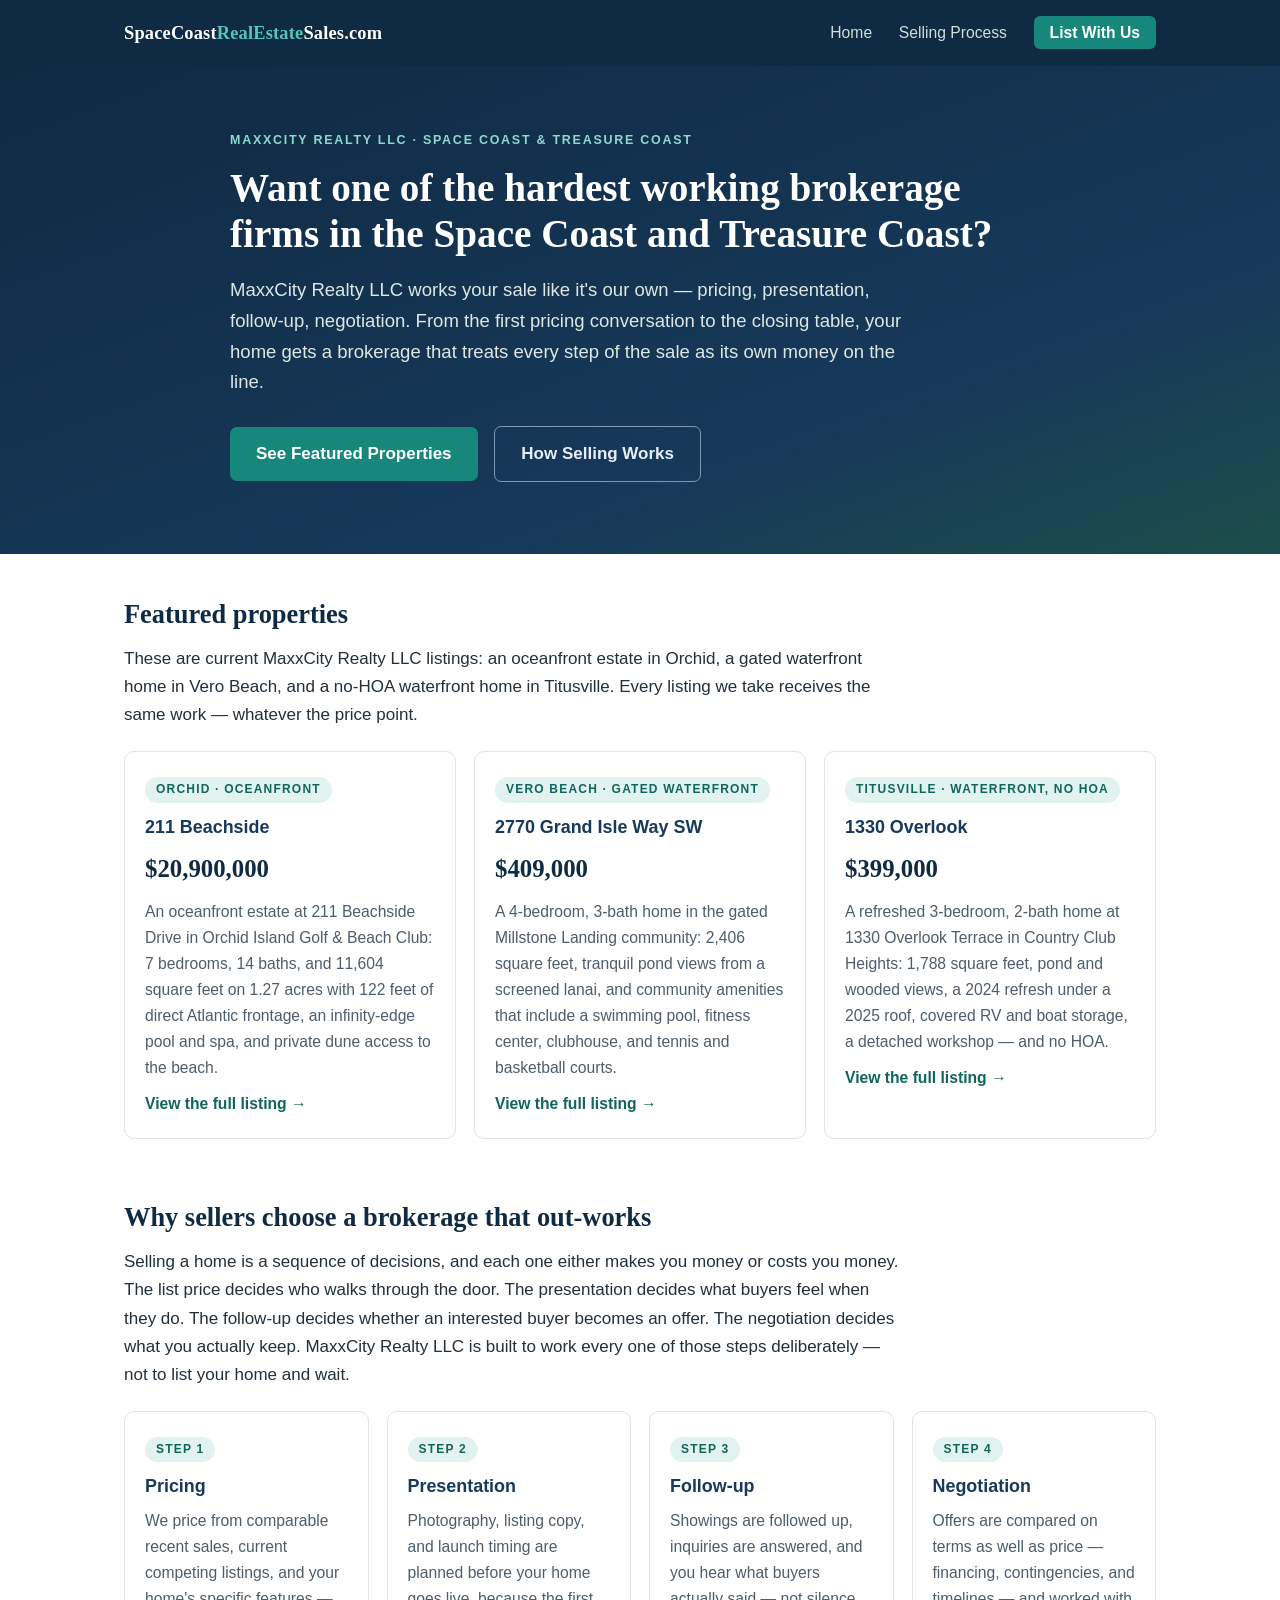
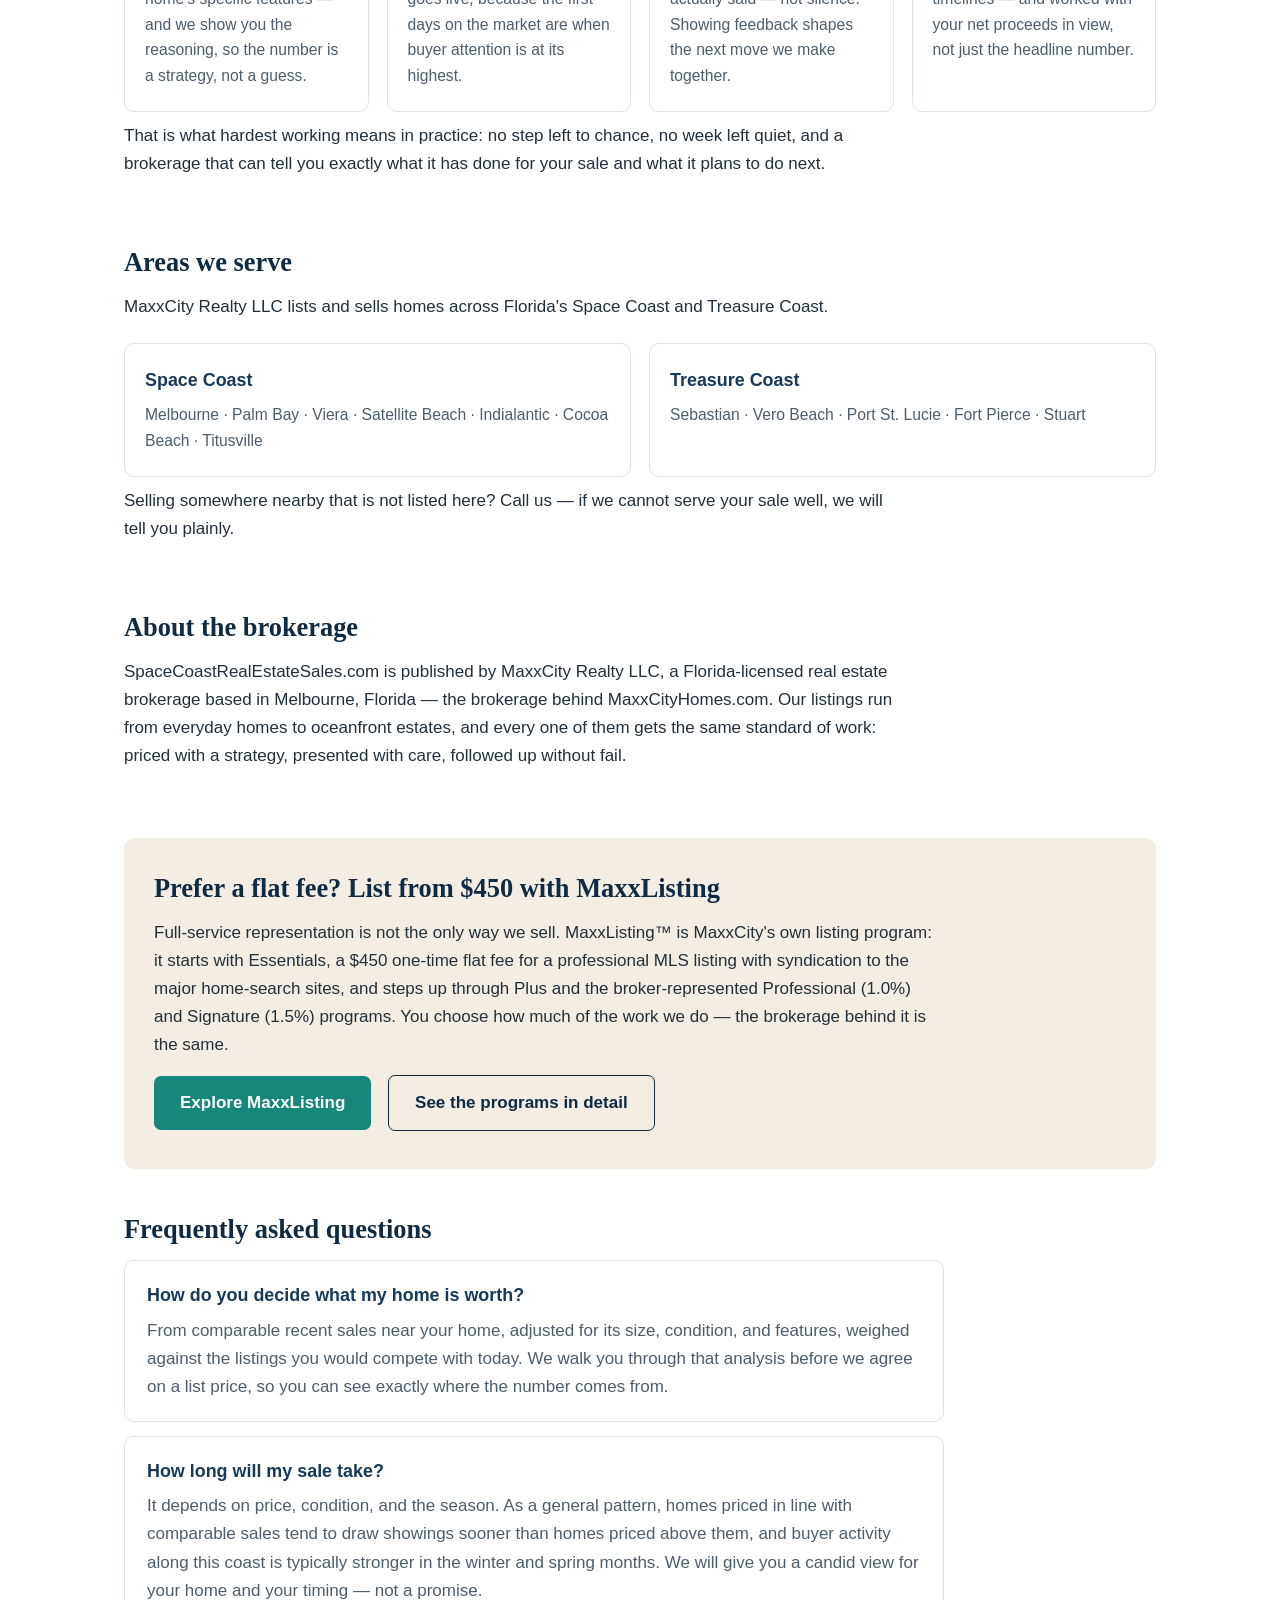
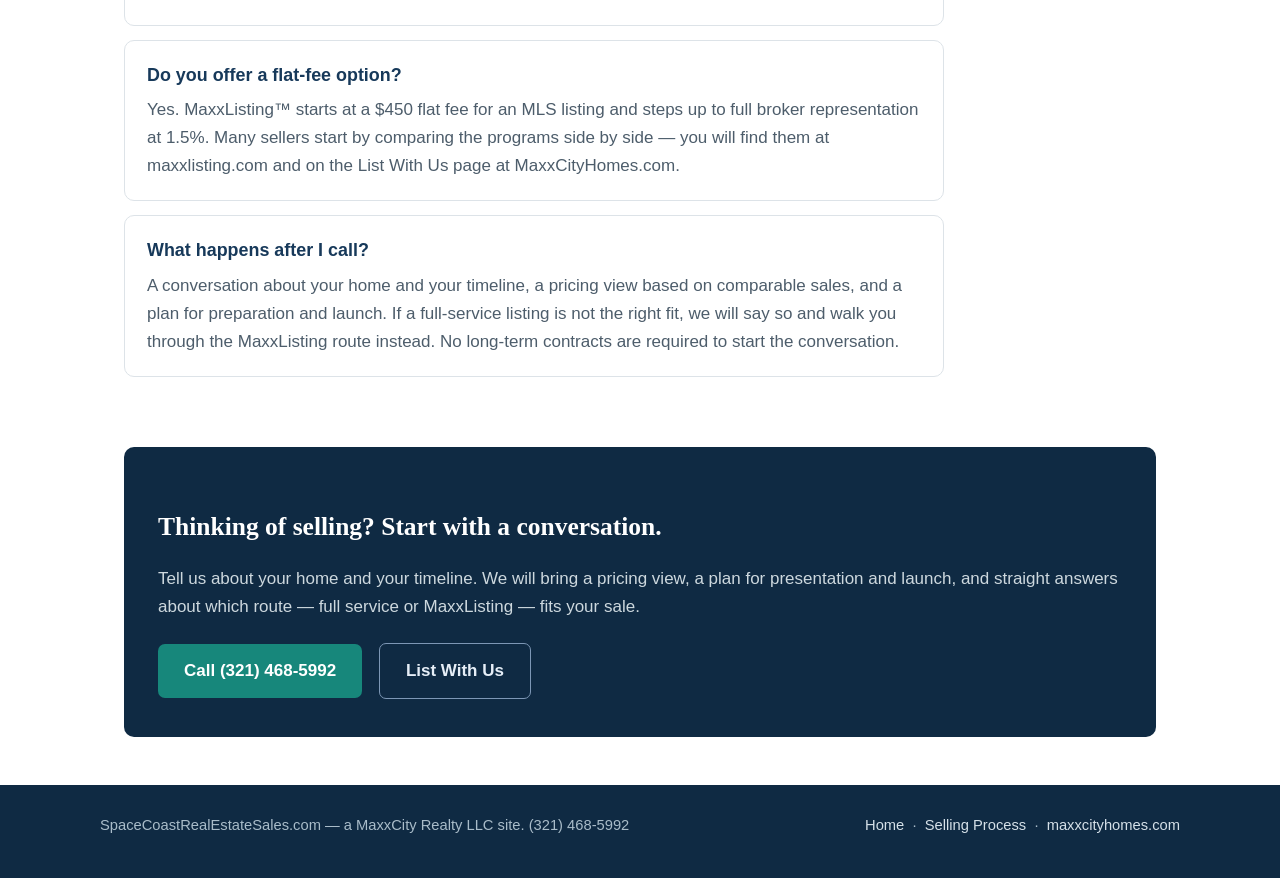
==== index.html @ 4e9aaf96 "Add files via upload" ====
<!DOCTYPE html>
<html lang="en">
<head>
<meta charset="UTF-8">
<meta name="viewport" content="width=device-width, initial-scale=1.0">
<title>Sell Your Home on Florida's Space Coast &amp; Treasure Coast | SpaceCoast Real Estate Sales</title>
<meta name="description" content="MaxxCity Realty LLC sells homes across Florida's Space Coast and Treasure Coast — pricing, presentation, follow-up, and negotiation worked hard at every step. Full-service brokerage or flat-fee MaxxListing from $450.">
<link rel="canonical" href="https://spacecoastrealestatesales.com/">
<meta property="og:type" content="website">
<meta property="og:site_name" content="SpaceCoast Real Estate Sales">
<meta property="og:title" content="Sell Your Home on Florida's Space Coast &amp; Treasure Coast">
<meta property="og:description" content="Want one of the hardest working brokerage firms in the Space Coast and Treasure Coast? MaxxCity Realty LLC works your sale like it's our own — pricing, presentation, follow-up, negotiation.">
<meta property="og:url" content="https://spacecoastrealestatesales.com/">
<meta name="twitter:card" content="summary">
<link rel="stylesheet" href="style.css">
</head>
<body>

<header class="site-header">
  <div class="header-inner">
    <a class="wordmark" href="index.html">SpaceCoast<span>RealEstate</span>Sales.com</a>
    <nav class="main-nav">
      <a href="index.html">Home</a>
      <a href="how-it-works.html">Selling Process</a>
      <a class="nav-cta" href="https://maxxcityhomes.com/list-with-us">List With Us</a>
    </nav>
  </div>
</header>

<div class="hero">
  <div class="hero-inner">
    <p class="eyebrow">MaxxCity Realty LLC · Space Coast &amp; Treasure Coast</p>
    <h1>Want one of the hardest working brokerage firms in the Space Coast and Treasure Coast?</h1>
    <p class="lede">MaxxCity Realty LLC works your sale like it's our own — pricing, presentation, follow-up, negotiation. From the first pricing conversation to the closing table, your home gets a brokerage that treats every step of the sale as its own money on the line.</p>
    <a class="btn" href="#featured">See Featured Properties</a>
    <a class="btn ghost" href="how-it-works.html">How Selling Works</a>
  </div>
</div>

<main>

  <section id="featured">
    <h2>Featured properties</h2>
    <p>These are current MaxxCity Realty LLC listings: an oceanfront estate in Orchid, a gated waterfront home in Vero Beach, and a no-HOA waterfront home in Titusville. Every listing we take receives the same work — whatever the price point.</p>
    <div class="grid">
      <div class="card">
        <span class="step">Orchid · Oceanfront</span>
        <h3>211 Beachside</h3>
        <p class="price">$20,900,000</p>
        <p>An oceanfront estate at 211 Beachside Drive in Orchid Island Golf &amp; Beach Club: 7 bedrooms, 14 baths, and 11,604 square feet on 1.27 acres with 122 feet of direct Atlantic frontage, an infinity-edge pool and spa, and private dune access to the beach.</p>
        <p><a href="https://maxxcityhomes.com/our-listings/33aebb3c-4c64-464e-999c-2484950bedd8">View the full listing &rarr;</a></p>
      </div>
      <div class="card">
        <span class="step">Vero Beach · Gated Waterfront</span>
        <h3>2770 Grand Isle Way SW</h3>
        <p class="price">$409,000</p>
        <p>A 4-bedroom, 3-bath home in the gated Millstone Landing community: 2,406 square feet, tranquil pond views from a screened lanai, and community amenities that include a swimming pool, fitness center, clubhouse, and tennis and basketball courts.</p>
        <p><a href="https://maxxcityhomes.com/our-listings/5d12efe2-0fbc-4f80-9706-fada7fcd8f9f">View the full listing &rarr;</a></p>
      </div>
      <div class="card">
        <span class="step">Titusville · Waterfront, No HOA</span>
        <h3>1330 Overlook</h3>
        <p class="price">$399,000</p>
        <p>A refreshed 3-bedroom, 2-bath home at 1330 Overlook Terrace in Country Club Heights: 1,788 square feet, pond and wooded views, a 2024 refresh under a 2025 roof, covered RV and boat storage, a detached workshop — and no HOA.</p>
        <p><a href="https://maxxcityhomes.com/our-listings/a7a49f67-2104-443f-b4b3-2683c810a0f5">View the full listing &rarr;</a></p>
      </div>
    </div>
  </section>

  <section>
    <h2>Why sellers choose a brokerage that out-works</h2>
    <p>Selling a home is a sequence of decisions, and each one either makes you money or costs you money. The list price decides who walks through the door. The presentation decides what buyers feel when they do. The follow-up decides whether an interested buyer becomes an offer. The negotiation decides what you actually keep. MaxxCity Realty LLC is built to work every one of those steps deliberately — not to list your home and wait.</p>
    <div class="grid">
      <div class="card">
        <span class="step">Step 1</span>
        <h3>Pricing</h3>
        <p>We price from comparable recent sales, current competing listings, and your home's specific features — and we show you the reasoning, so the number is a strategy, not a guess.</p>
      </div>
      <div class="card">
        <span class="step">Step 2</span>
        <h3>Presentation</h3>
        <p>Photography, listing copy, and launch timing are planned before your home goes live, because the first days on the market are when buyer attention is at its highest.</p>
      </div>
      <div class="card">
        <span class="step">Step 3</span>
        <h3>Follow-up</h3>
        <p>Showings are followed up, inquiries are answered, and you hear what buyers actually said — not silence. Showing feedback shapes the next move we make together.</p>
      </div>
      <div class="card">
        <span class="step">Step 4</span>
        <h3>Negotiation</h3>
        <p>Offers are compared on terms as well as price — financing, contingencies, and timelines — and worked with your net proceeds in view, not just the headline number.</p>
      </div>
    </div>
    <p>That is what hardest working means in practice: no step left to chance, no week left quiet, and a brokerage that can tell you exactly what it has done for your sale and what it plans to do next.</p>
  </section>

  <section>
    <h2>Areas we serve</h2>
    <p>MaxxCity Realty LLC lists and sells homes across Florida's Space Coast and Treasure Coast.</p>
    <div class="grid">
      <div class="card">
        <h3>Space Coast</h3>
        <p>Melbourne · Palm Bay · Viera · Satellite Beach · Indialantic · Cocoa Beach · Titusville</p>
      </div>
      <div class="card">
        <h3>Treasure Coast</h3>
        <p>Sebastian · Vero Beach · Port St. Lucie · Fort Pierce · Stuart</p>
      </div>
    </div>
    <p>Selling somewhere nearby that is not listed here? Call us — if we cannot serve your sale well, we will tell you plainly.</p>
  </section>

  <section>
    <h2>About the brokerage</h2>
    <p class="narrow">SpaceCoastRealEstateSales.com is published by MaxxCity Realty LLC, a Florida-licensed real estate brokerage based in Melbourne, Florida — the brokerage behind MaxxCityHomes.com. Our listings run from everyday homes to oceanfront estates, and every one of them gets the same standard of work: priced with a strategy, presented with care, followed up without fail.</p>
  </section>

  <section class="band">
    <h2>Prefer a flat fee? List from $450 with MaxxListing</h2>
    <p class="narrow">Full-service representation is not the only way we sell. MaxxListing&trade; is MaxxCity's own listing program: it starts with Essentials, a $450 one-time flat fee for a professional MLS listing with syndication to the major home-search sites, and steps up through Plus and the broker-represented Professional (1.0%) and Signature (1.5%) programs. You choose how much of the work we do — the brokerage behind it is the same.</p>
    <p><a class="btn" href="https://maxxlisting.com/">Explore MaxxListing</a> <a class="btn ghost-dark" href="https://maxxcityhomes.com/list-with-us">See the programs in detail</a></p>
  </section>

  <section>
    <h2>Frequently asked questions</h2>

    <div class="faq-item">
      <h3>How do you decide what my home is worth?</h3>
      <p>From comparable recent sales near your home, adjusted for its size, condition, and features, weighed against the listings you would compete with today. We walk you through that analysis before we agree on a list price, so you can see exactly where the number comes from.</p>
    </div>

    <div class="faq-item">
      <h3>How long will my sale take?</h3>
      <p>It depends on price, condition, and the season. As a general pattern, homes priced in line with comparable sales tend to draw showings sooner than homes priced above them, and buyer activity along this coast is typically stronger in the winter and spring months. We will give you a candid view for your home and your timing — not a promise.</p>
    </div>

    <div class="faq-item">
      <h3>Do you offer a flat-fee option?</h3>
      <p>Yes. MaxxListing&trade; starts at a $450 flat fee for an MLS listing and steps up to full broker representation at 1.5%. Many sellers start by comparing the programs side by side — you will find them at maxxlisting.com and on the List With Us page at MaxxCityHomes.com.</p>
    </div>

    <div class="faq-item">
      <h3>What happens after I call?</h3>
      <p>A conversation about your home and your timeline, a pricing view based on comparable sales, and a plan for preparation and launch. If a full-service listing is not the right fit, we will say so and walk you through the MaxxListing route instead. No long-term contracts are required to start the conversation.</p>
    </div>
  </section>

  <div class="cta-band">
    <h2>Thinking of selling? Start with a conversation.</h2>
    <p>Tell us about your home and your timeline. We will bring a pricing view, a plan for presentation and launch, and straight answers about which route — full service or MaxxListing — fits your sale.</p>
    <a class="btn" href="tel:+13214685992">Call (321) 468-5992</a>
    <a class="btn ghost" href="https://maxxcityhomes.com/list-with-us">List With Us</a>
  </div>

</main>

<footer class="site-footer">
  <div class="footer-inner">
    <span>SpaceCoastRealEstateSales.com — a MaxxCity Realty LLC site. (321) 468-5992</span>
    <span><a href="index.html">Home</a> &nbsp;·&nbsp; <a href="how-it-works.html">Selling Process</a> &nbsp;·&nbsp; <a href="https://maxxcityhomes.com">maxxcityhomes.com</a></span>
  </div>
</footer>

</body>
</html>
---- style.css ----
/* SpaceCoast Real Estate Sales — microsite styles
   Coastal Florida realty palette: deep navy, coastal teal, warm sand.
   Serif display headlines (Georgia), system sans body.
   Shared design spec across the MaxxCity Realty microsites.
   No external assets. */

:root {
  --navy: #0F2A43;
  --navy-2: #17395a;
  --teal: #17877B;
  --teal-dark: #11665c;
  --sand: #F4EDE3;
  --ink: #22303C;
  --muted: #4d5d6b;
  --muted-light: #8496a5;
  --bg: #ffffff;
  --card: #ffffff;
  --line: #dde3e8;
  --radius: 10px;
}

* { box-sizing: border-box; }

html { scroll-behavior: smooth; }

body {
  margin: 0;
  font-family: -apple-system, BlinkMacSystemFont, "Segoe UI", Roboto,
    "Helvetica Neue", Arial, sans-serif;
  color: var(--ink);
  background: var(--bg);
  line-height: 1.65;
  font-size: 17px;
}

h1, h2, .wordmark, .price {
  font-family: Georgia, "Times New Roman", Times, serif;
}

a { color: var(--teal-dark); }
a:hover { color: var(--teal); }

/* ---------- Header ---------- */
.site-header {
  background: var(--navy);
  color: #fff;
}
.header-inner {
  max-width: 1080px;
  margin: 0 auto;
  padding: 18px 24px;
  display: flex;
  flex-wrap: wrap;
  align-items: center;
  justify-content: space-between;
  gap: 12px;
}
.wordmark {
  color: #fff;
  text-decoration: none;
  font-weight: 700;
  font-size: 1.15rem;
  letter-spacing: 0.01em;
}
.wordmark span { color: #57c4b8; }
.main-nav a {
  color: #cfe0d8;
  text-decoration: none;
  margin-left: 22px;
  font-size: 0.98rem;
}
.main-nav a:hover { color: #fff; }
.main-nav a.nav-cta {
  background: var(--teal);
  color: #fff;
  padding: 8px 16px;
  border-radius: 6px;
  font-weight: 600;
}
.main-nav a.nav-cta:hover { background: var(--teal-dark); }

/* ---------- Hero ---------- */
.hero {
  background: linear-gradient(160deg, var(--navy) 0%, var(--navy-2) 70%, #1d4e4a 100%);
  color: #fff;
  padding: 64px 24px 72px;
}
.hero-inner { max-width: 820px; margin: 0 auto; }
.hero .eyebrow {
  text-transform: uppercase;
  letter-spacing: 0.14em;
  font-size: 0.78rem;
  font-weight: 700;
  color: #8fd8cf;
  margin: 0 0 14px;
}
.hero h1 {
  font-size: 2.45rem;
  line-height: 1.18;
  margin: 0 0 18px;
  font-weight: 700;
}
.hero p.lede {
  font-size: 1.16rem;
  color: #dde8e4;
  margin: 0 0 28px;
  max-width: 680px;
}
.btn {
  display: inline-block;
  background: var(--teal);
  color: #fff;
  text-decoration: none;
  font-weight: 600;
  padding: 13px 26px;
  border-radius: 7px;
  margin-right: 12px;
}
.btn:hover { background: var(--teal-dark); color: #fff; }
.btn.ghost {
  background: transparent;
  border: 1px solid #7d97b5;
  color: #e6eef7;
}
.btn.ghost:hover { border-color: #fff; color: #fff; }
.btn.ghost-dark {
  background: transparent;
  border: 1px solid var(--navy);
  color: var(--navy);
}
.btn.ghost-dark:hover { background: var(--navy); color: #fff; }

/* ---------- Layout ---------- */
main { max-width: 1080px; margin: 0 auto; padding: 0 24px; }
section { padding: 44px 0 8px; }
section h2 {
  font-size: 1.65rem;
  line-height: 1.25;
  color: var(--navy);
  margin: 0 0 14px;
}
section h3 { color: var(--navy-2); margin: 0 0 8px; font-size: 1.12rem; }
section p { max-width: 780px; margin: 0 0 16px; }
.narrow { max-width: 780px; }

/* ---------- Sand band ---------- */
section.band {
  background: var(--sand);
  border-radius: var(--radius);
  padding: 34px 30px 22px;
  margin-top: 44px;
}

/* ---------- Card grids ---------- */
.grid {
  display: grid;
  grid-template-columns: repeat(auto-fit, minmax(230px, 1fr));
  gap: 18px;
  margin: 22px 0 10px;
}
.card {
  background: var(--card);
  border: 1px solid var(--line);
  border-radius: var(--radius);
  padding: 22px 20px;
}
.card .step {
  display: inline-block;
  font-size: 0.75rem;
  font-weight: 700;
  letter-spacing: 0.1em;
  text-transform: uppercase;
  color: var(--teal-dark);
  background: #e2f2f0;
  border-radius: 20px;
  padding: 3px 11px;
  margin-bottom: 10px;
}
.card .price {
  font-size: 1.55rem;
  font-weight: 700;
  color: var(--navy);
  margin: 0 0 10px;
}
.card p { margin: 0 0 10px; font-size: 0.98rem; color: var(--muted); }
.card p:last-child { margin-bottom: 0; }
.card h3 { margin-bottom: 6px; }
.card a { font-weight: 600; text-decoration: none; }
.card a:hover { text-decoration: underline; }

/* ---------- Deep-dive stage list (selling process) ---------- */
.stage-list { max-width: 820px; }
.stage-block {
  background: var(--card);
  border: 1px solid var(--line);
  border-left: 4px solid var(--teal);
  border-radius: var(--radius);
  padding: 22px 24px;
  margin-bottom: 16px;
}
.stage-block .step {
  display: inline-block;
  font-size: 0.75rem;
  font-weight: 700;
  letter-spacing: 0.1em;
  text-transform: uppercase;
  color: var(--teal-dark);
  background: #e2f2f0;
  border-radius: 20px;
  padding: 3px 11px;
  margin-bottom: 10px;
}
.stage-block p { margin: 0 0 10px; }
.stage-block p:last-child { margin-bottom: 0; }

/* ---------- FAQ ---------- */
.faq-item {
  background: var(--card);
  border: 1px solid var(--line);
  border-radius: var(--radius);
  padding: 20px 22px;
  margin-bottom: 14px;
  max-width: 820px;
}
.faq-item h3 { margin-bottom: 6px; }
.faq-item p { margin: 0; color: var(--muted); }

/* ---------- CTA band ---------- */
.cta-band {
  background: var(--navy);
  color: #fff;
  border-radius: var(--radius);
  padding: 38px 34px;
  margin: 48px 0;
  text-align: left;
}
.cta-band h2 { color: #fff; margin-bottom: 10px; font-family: Georgia, "Times New Roman", Times, serif; }
.cta-band p { color: #cdd8de; margin-bottom: 22px; }

/* ---------- Footer ---------- */
.site-footer {
  background: var(--navy);
  margin-top: 24px;
  padding: 28px 24px 40px;
  color: #a9bcc9;
  font-size: 0.92rem;
}
.footer-inner {
  max-width: 1080px;
  margin: 0 auto;
  display: flex;
  flex-wrap: wrap;
  gap: 10px 28px;
  justify-content: space-between;
}
.site-footer a { color: #d5e0e8; text-decoration: none; }
.site-footer a:hover { text-decoration: underline; }

/* ---------- Breadcrumb (subpage) ---------- */
.crumb { padding: 22px 0 0; font-size: 0.92rem; color: var(--muted-light); }
.crumb a { text-decoration: none; }
.crumb a:hover { text-decoration: underline; }
.page-head { padding-top: 18px; }
.page-head h1 { font-size: 2.05rem; color: var(--navy); line-height: 1.22; margin: 0 0 12px; }
.page-head p.lede { font-size: 1.1rem; color: var(--muted); max-width: 760px; }

/* ---------- Responsive ---------- */
@media (max-width: 640px) {
  body { font-size: 16px; }
  .hero { padding: 44px 20px 52px; }
  .hero h1 { font-size: 1.85rem; }
  .page-head h1 { font-size: 1.6rem; }
  section h2 { font-size: 1.4rem; }
  .main-nav a { margin-left: 14px; }
  .btn { display: block; text-align: center; margin: 0 0 10px; }
  .cta-band { padding: 28px 22px; }
  section.band { padding: 26px 20px 14px; }
}
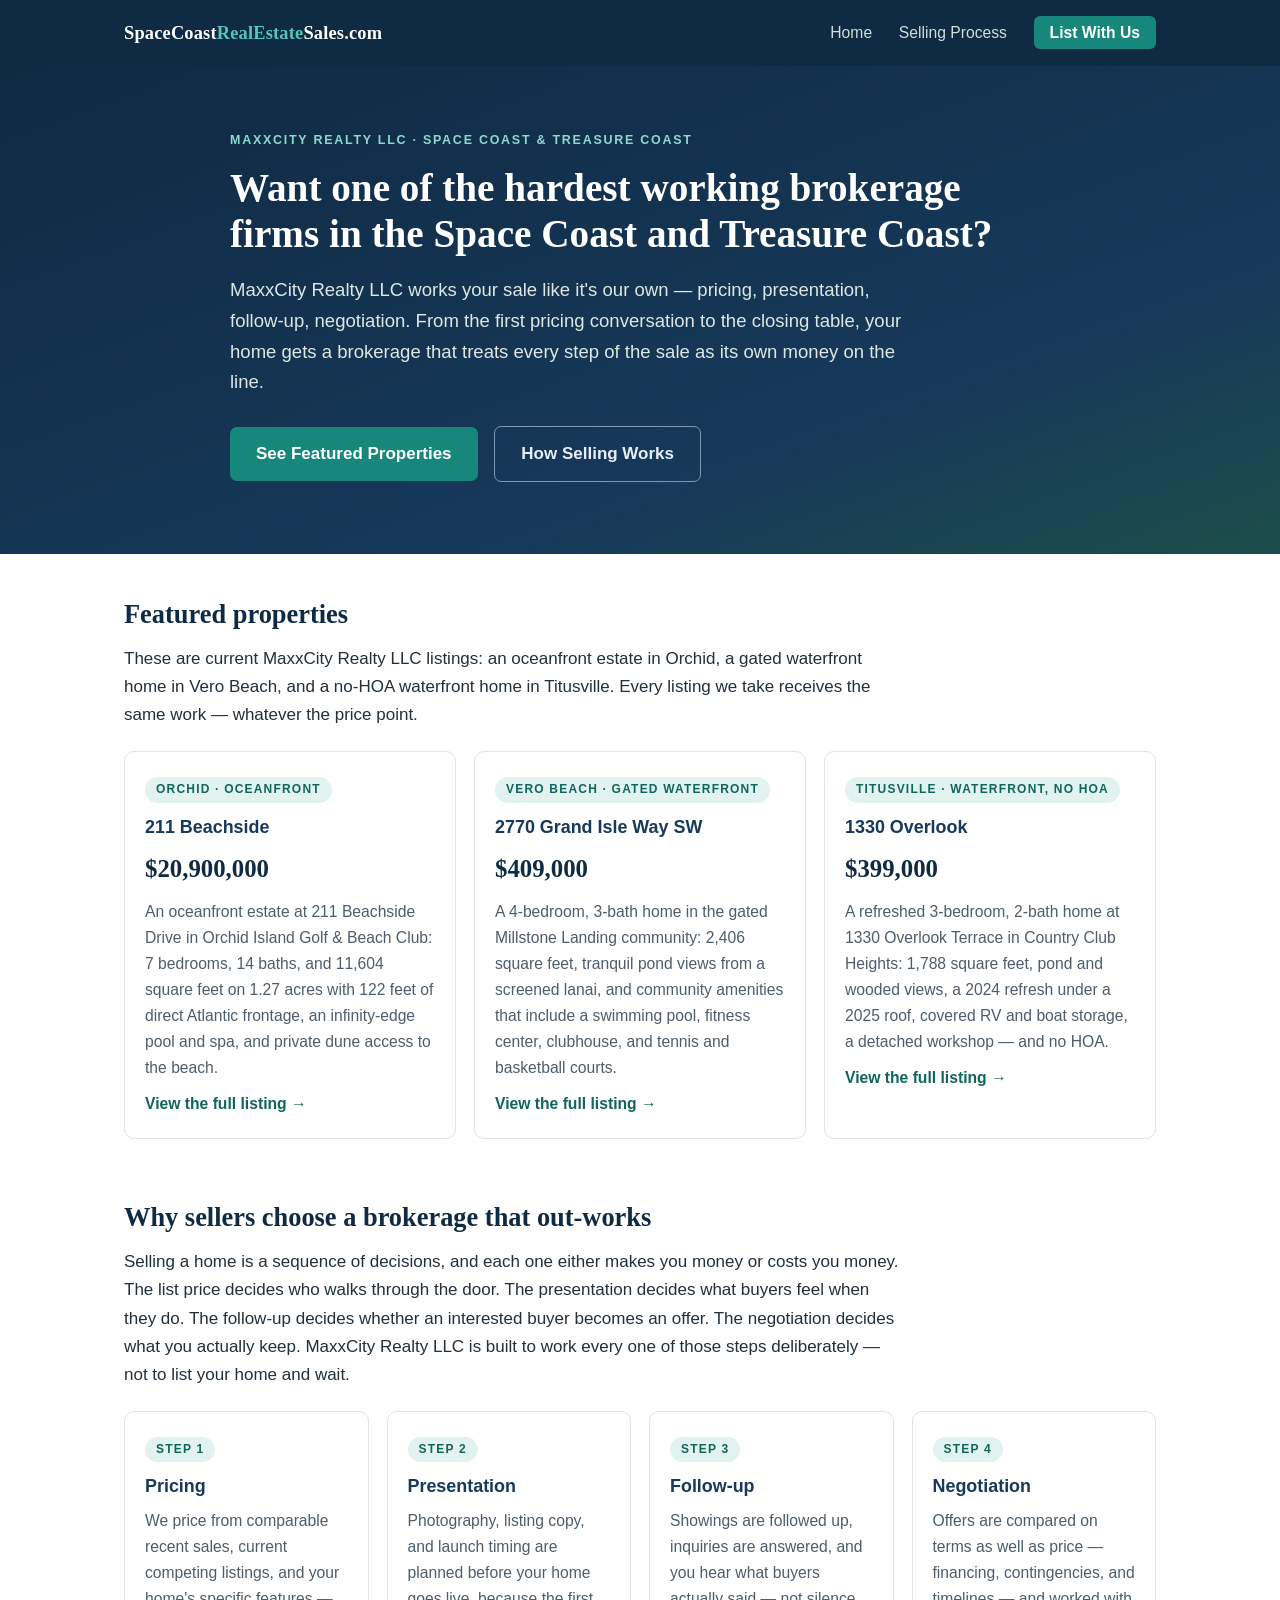
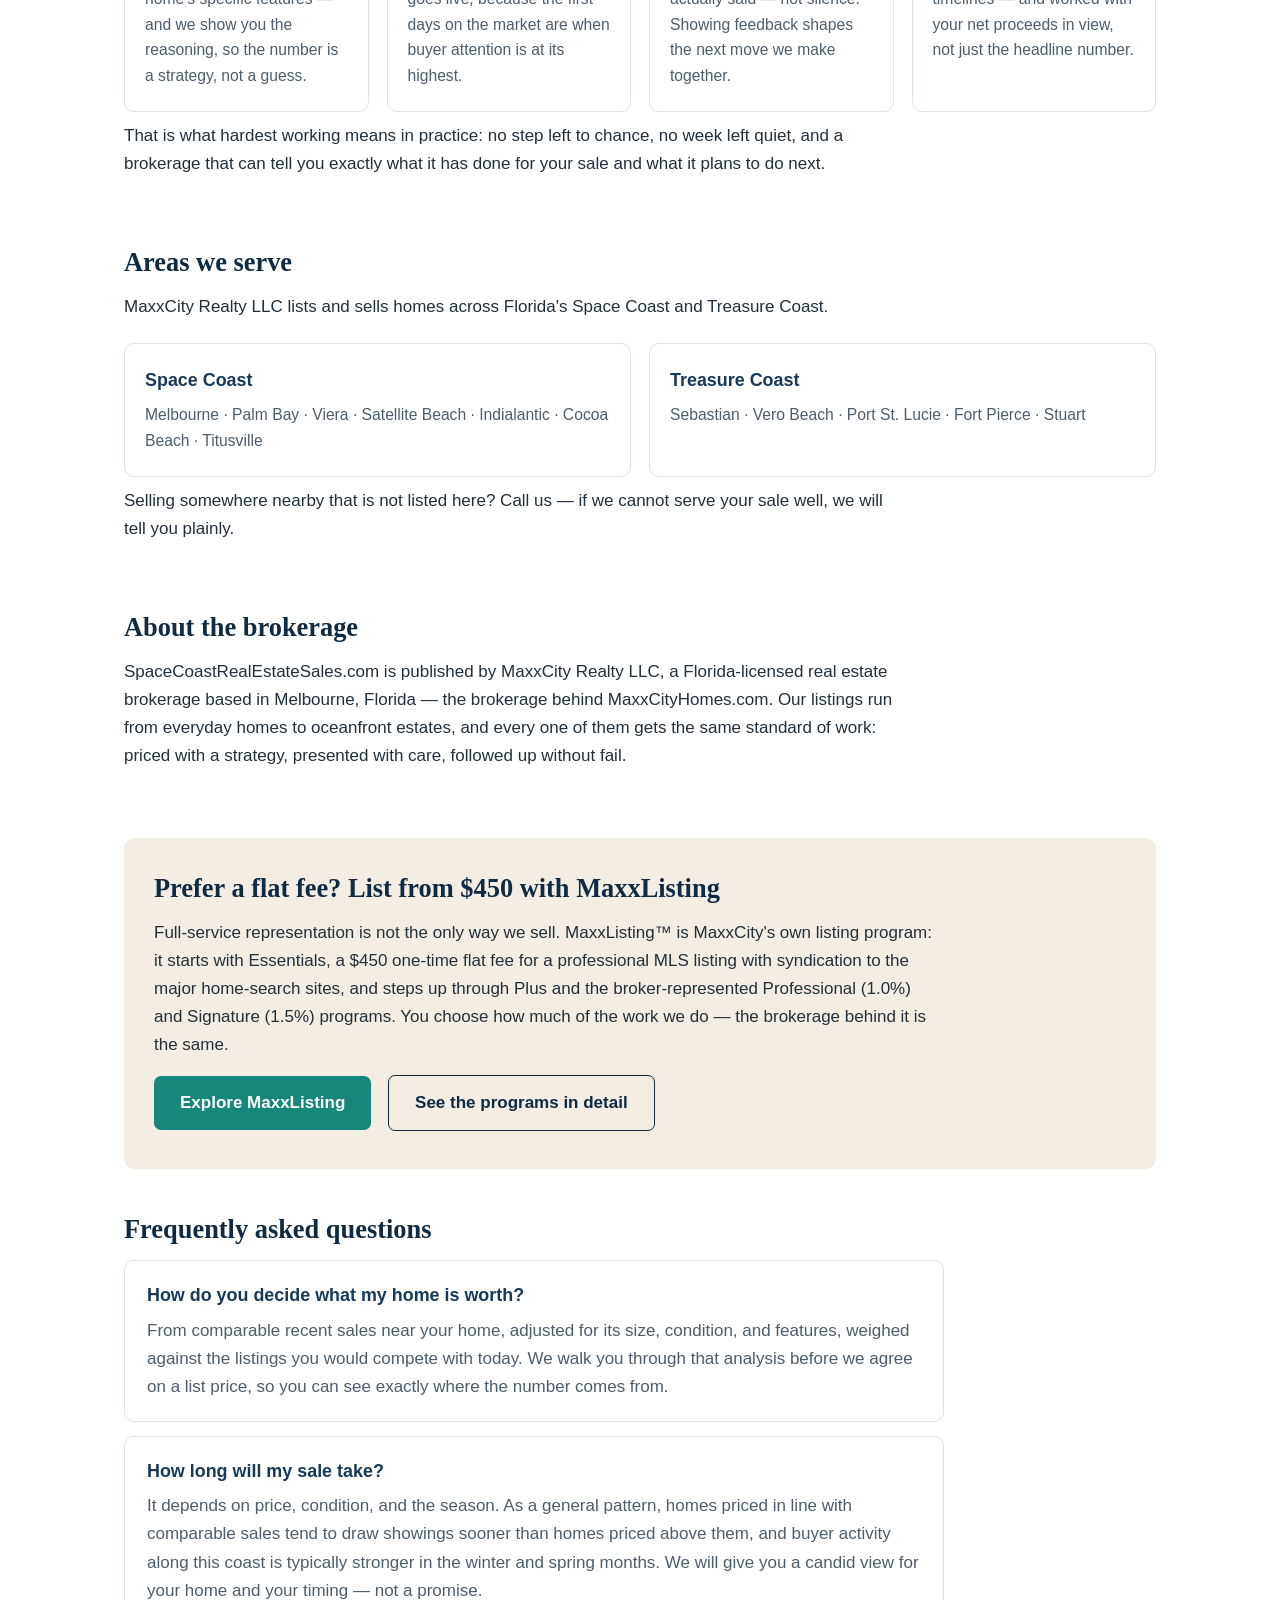
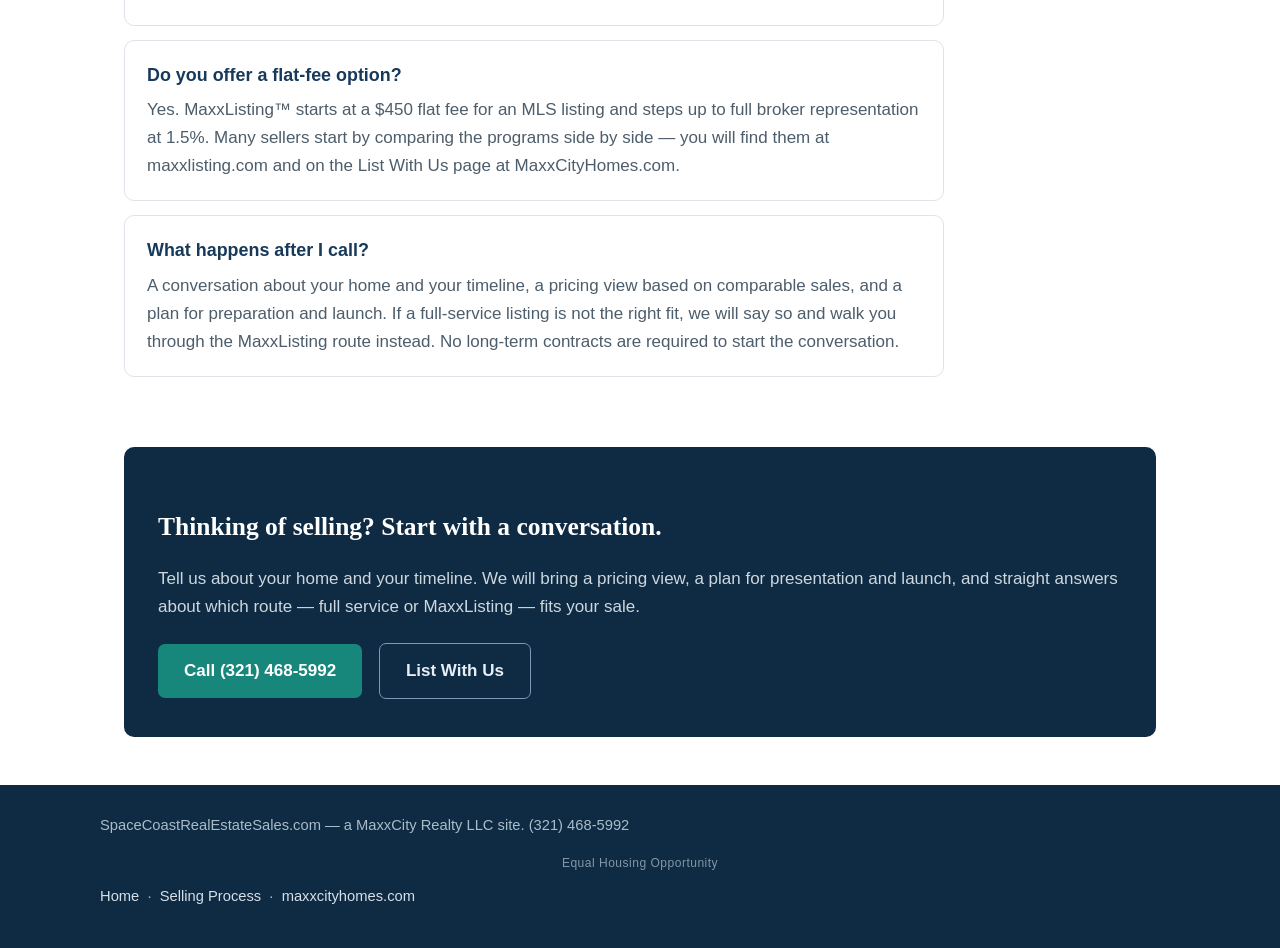
==== commit b56283e6: "Add Equal Housing Opportunity footer line" ====
--- a/index.html
+++ b/index.html
@@ -158,6 +158,7 @@
 <footer class="site-footer">
   <div class="footer-inner">
     <span>SpaceCoastRealEstateSales.com — a MaxxCity Realty LLC site. (321) 468-5992</span>
+    <span class="equal-housing">Equal Housing Opportunity</span>
     <span><a href="index.html">Home</a> &nbsp;·&nbsp; <a href="how-it-works.html">Selling Process</a> &nbsp;·&nbsp; <a href="https://maxxcityhomes.com">maxxcityhomes.com</a></span>
   </div>
 </footer>
--- a/style.css
+++ b/style.css
@@ -276,3 +276,5 @@
   .cta-band { padding: 28px 22px; }
   section.band { padding: 26px 20px 14px; }
 }
+
+.equal-housing { display: block; width: 100%; text-align: center; margin-top: 6px; font-size: 0.82em; opacity: 0.75; letter-spacing: 0.04em; }
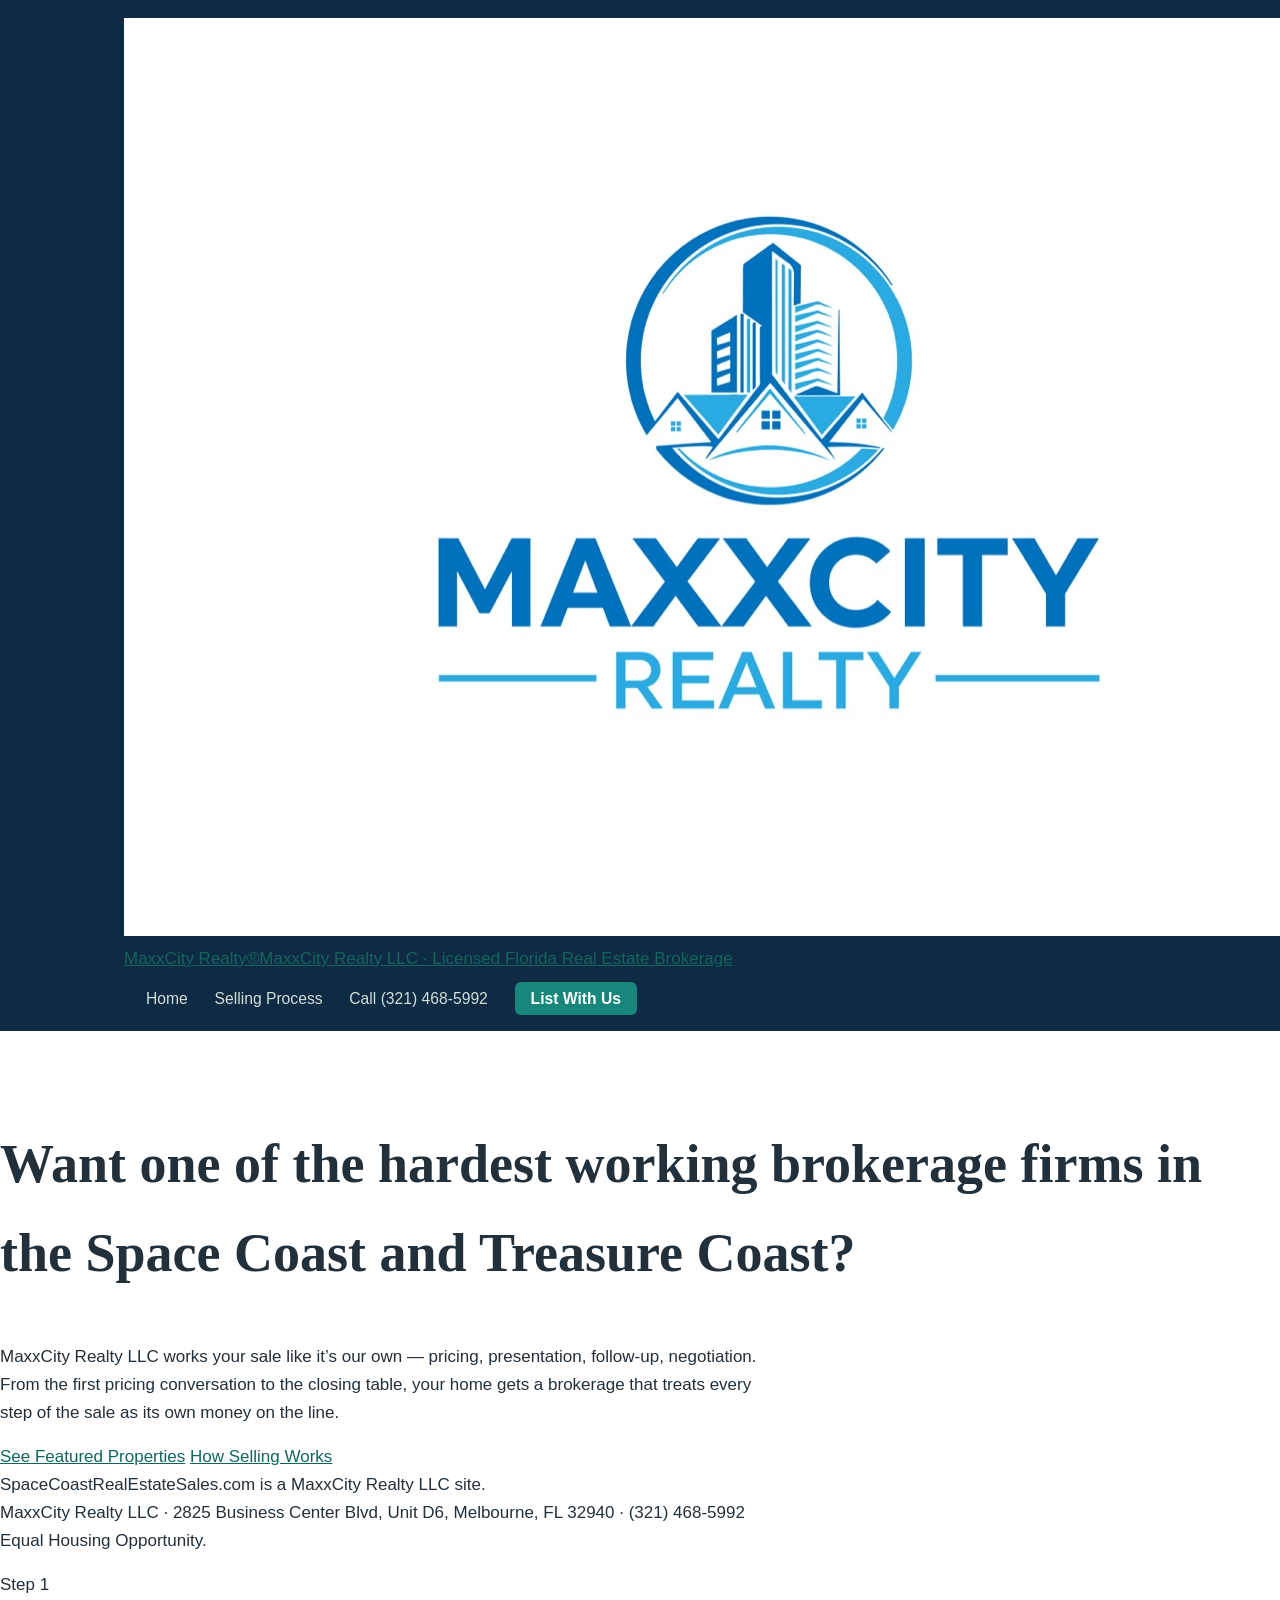
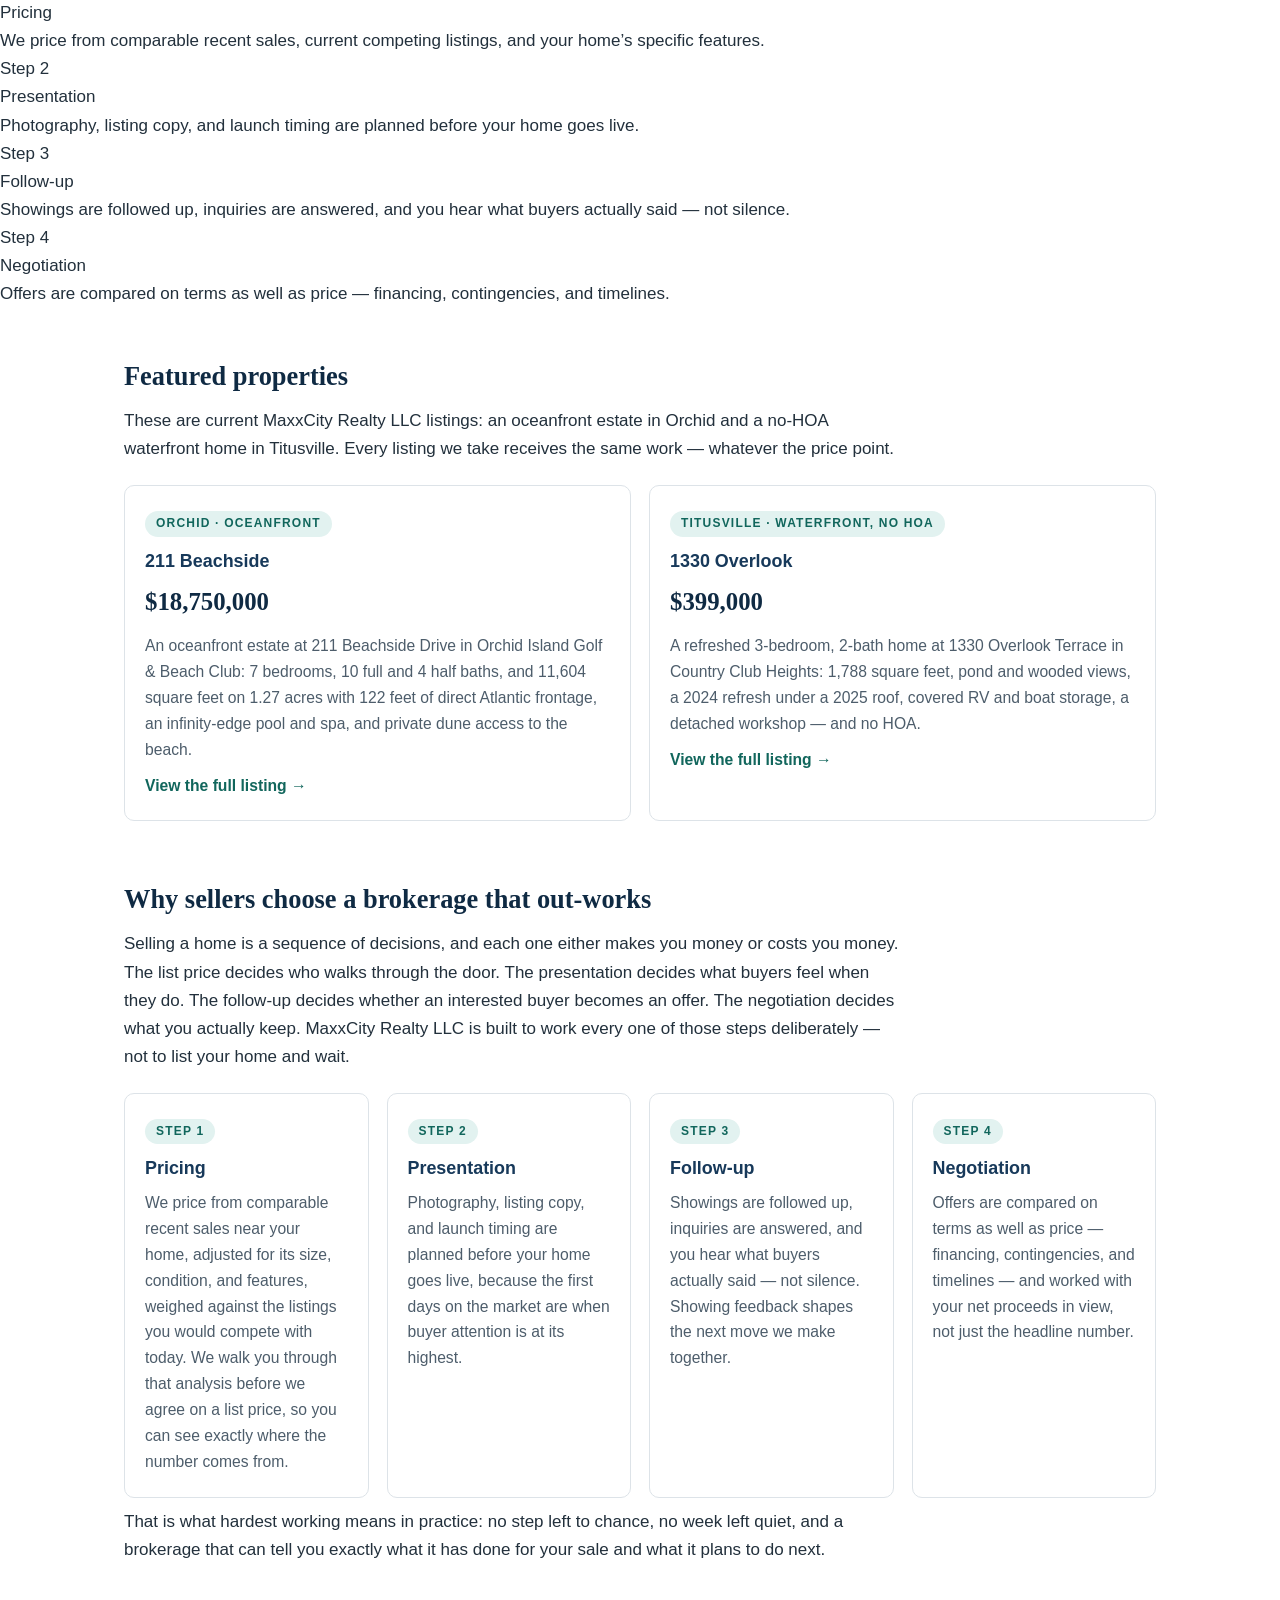
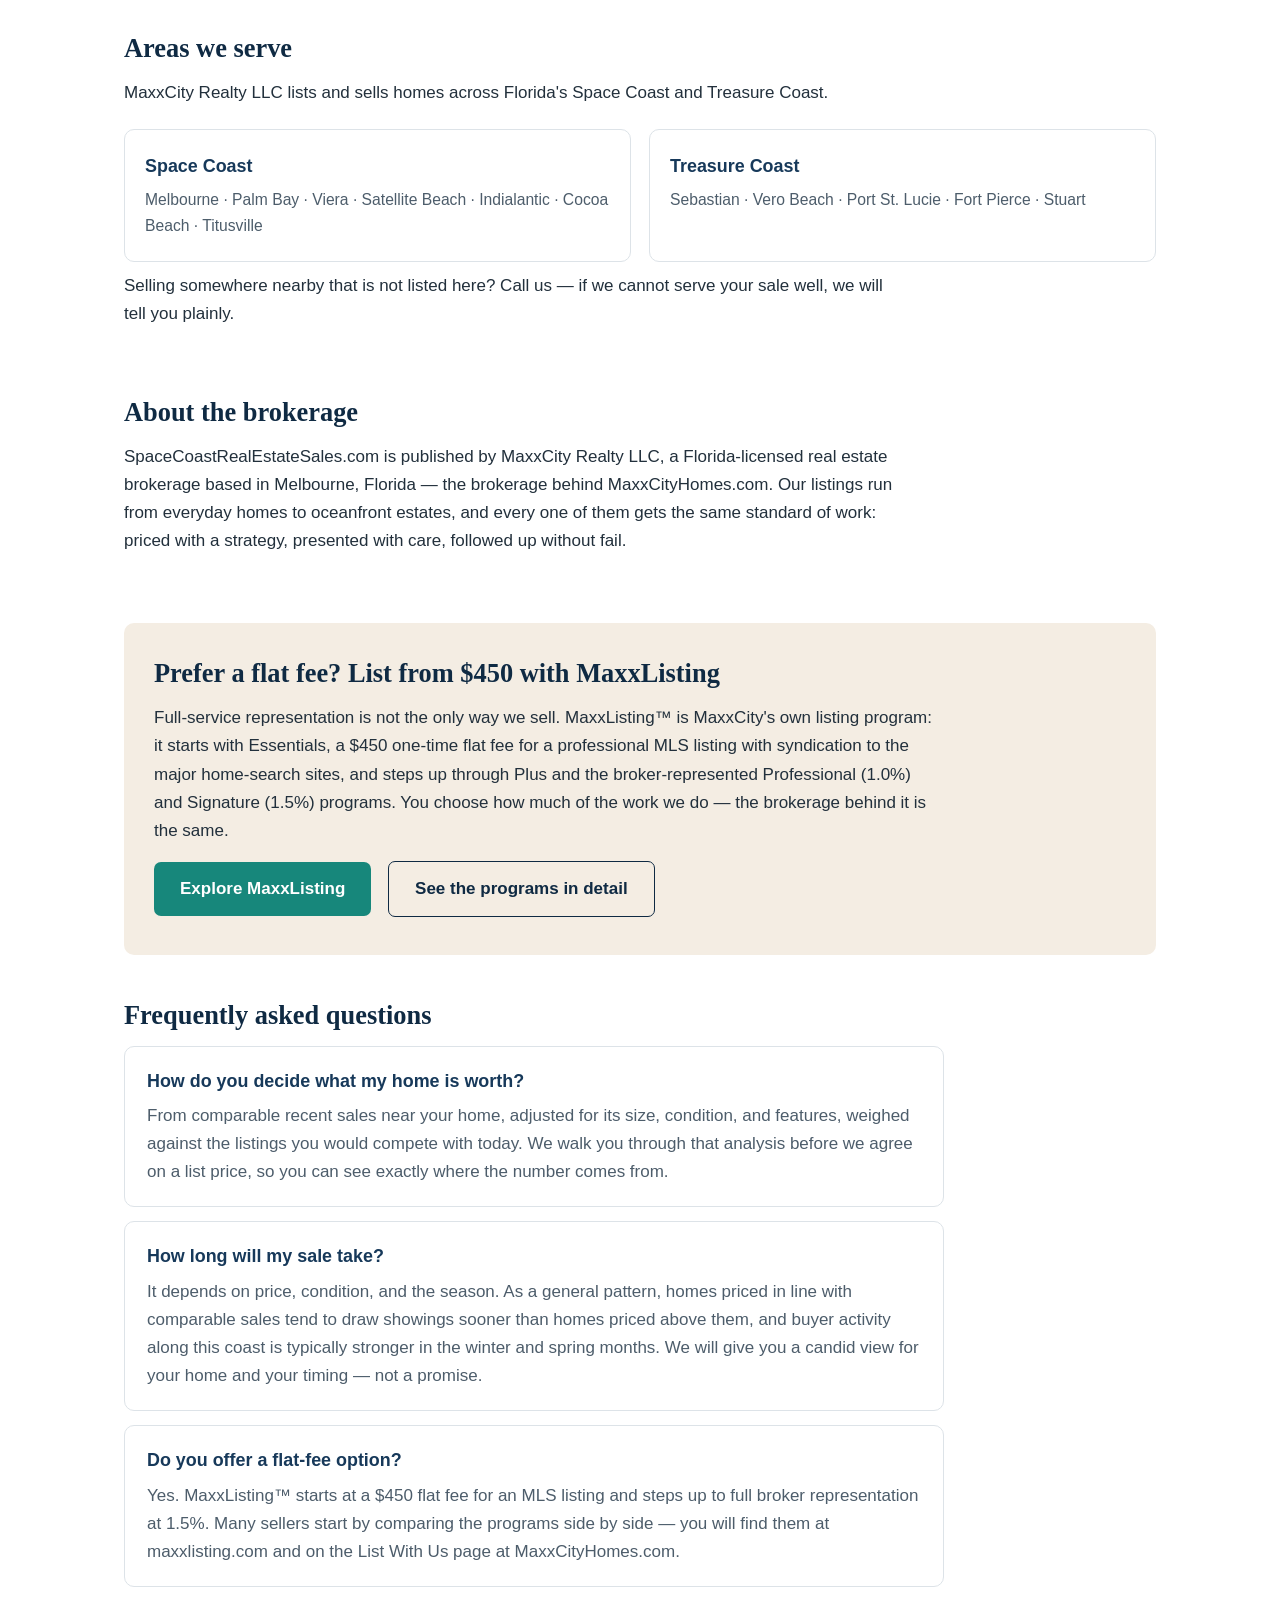
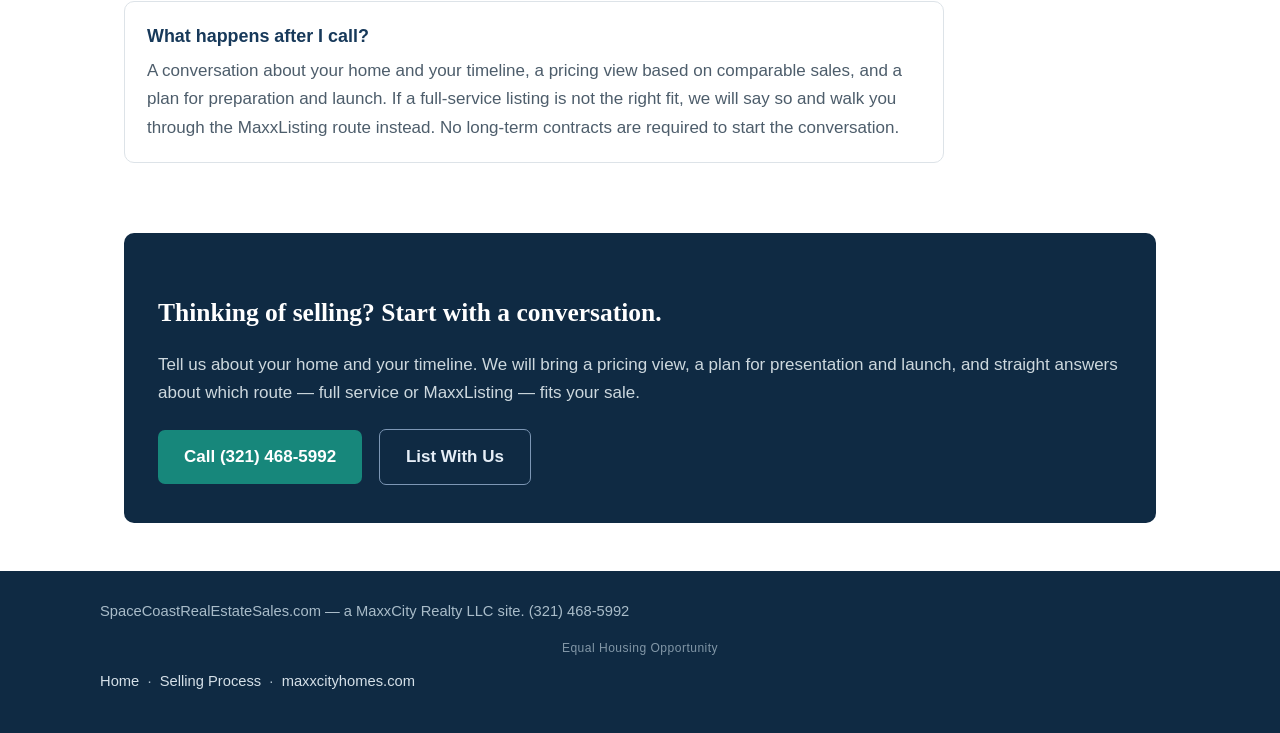
==== commit 3bfc95bd: "Hero refresh: bold hero redesign (approved 2026-11-17)" ====
--- a/index.html
+++ b/index.html
@@ -18,44 +18,52 @@
 
 <header class="site-header">
   <div class="header-inner">
-    <a class="wordmark" href="index.html">SpaceCoast<span>RealEstate</span>Sales.com</a>
+    <a class="bhc-brand" href="index.html"><span class="bhc-logoplate"><img src="maxxcity-logo-full.jpg" alt="MaxxCity Realty&reg; logo"></span><span class="bhc-brokerage"><span class="bhc-bname">MaxxCity Realty&reg;</span><span class="bhc-blic">MaxxCity Realty LLC · Licensed Florida Real Estate Brokerage</span></span></a>
     <nav class="main-nav">
       <a href="index.html">Home</a>
       <a href="how-it-works.html">Selling Process</a>
+      <a class="bhc-phone" href="tel:+13214685992">Call (321) 468-5992</a>
       <a class="nav-cta" href="https://maxxcityhomes.com/list-with-us">List With Us</a>
     </nav>
   </div>
 </header>
 
-<div class="hero">
-  <div class="hero-inner">
-    <p class="eyebrow">MaxxCity Realty LLC · Space Coast &amp; Treasure Coast</p>
-    <h1>Want one of the hardest working brokerage firms in the Space Coast and Treasure Coast?</h1>
-    <p class="lede">MaxxCity Realty LLC works your sale like it's our own — pricing, presentation, follow-up, negotiation. From the first pricing conversation to the closing table, your home gets a brokerage that treats every step of the sale as its own money on the line.</p>
-    <a class="btn" href="#featured">See Featured Properties</a>
-    <a class="btn ghost" href="how-it-works.html">How Selling Works</a>
+<section class="bhc">
+  <div class="bhc-wrap">
+    <div class="bhc-grid">
+      <div>
+        <h1 class="bhc-h1" style="font-size:54px">Want one of the <span class="bhc-a">hardest working</span> brokerage firms in the Space Coast and Treasure Coast?</h1>
+        <p class="bhc-lede">MaxxCity Realty LLC works your sale like it&rsquo;s our own — pricing, presentation, follow-up, negotiation. From the first pricing conversation to the closing table, your home gets a brokerage that treats every step of the sale as its own money on the line.</p>
+        <div class="bhc-actions">
+          <a class="bhc-btn" href="#featured">See Featured Properties</a>
+          <a class="bhc-link2" href="how-it-works.html">How Selling Works</a>
+        </div>
+        <p class="bhc-fine">SpaceCoastRealEstateSales.com is a MaxxCity Realty LLC site.<br>MaxxCity Realty LLC · 2825 Business Center Blvd, Unit D6, Melbourne, FL 32940 · (321) 468-5992<br>Equal Housing Opportunity.</p>
+      </div>
+      <div class="bhc-stack">
+        <div class="bhc-block bhc-deep"><div class="bhc-n">Step 1</div><div class="bhc-bt">Pricing</div><div class="bhc-bd">We price from comparable recent sales, current competing listings, and your home&rsquo;s specific features.</div></div>
+        <div class="bhc-block bhc-sky"><div class="bhc-n">Step 2</div><div class="bhc-bt">Presentation</div><div class="bhc-bd">Photography, listing copy, and launch timing are planned before your home goes live.</div></div>
+        <div class="bhc-cards">
+          <div class="bhc-card"><div class="bhc-n">Step 3</div><div class="bhc-bt">Follow-up</div><div class="bhc-bd">Showings are followed up, inquiries are answered, and you hear what buyers actually said — not silence.</div></div>
+          <div class="bhc-card"><div class="bhc-n">Step 4</div><div class="bhc-bt">Negotiation</div><div class="bhc-bd">Offers are compared on terms as well as price — financing, contingencies, and timelines.</div></div>
+        </div>
+      </div>
+    </div>
   </div>
-</div>
+</section>
 
 <main>
 
   <section id="featured">
     <h2>Featured properties</h2>
-    <p>These are current MaxxCity Realty LLC listings: an oceanfront estate in Orchid, a gated waterfront home in Vero Beach, and a no-HOA waterfront home in Titusville. Every listing we take receives the same work — whatever the price point.</p>
+    <p>These are current MaxxCity Realty LLC listings: an oceanfront estate in Orchid and a no-HOA waterfront home in Titusville. Every listing we take receives the same work — whatever the price point.</p>
     <div class="grid">
       <div class="card">
         <span class="step">Orchid · Oceanfront</span>
         <h3>211 Beachside</h3>
-        <p class="price">$20,900,000</p>
-        <p>An oceanfront estate at 211 Beachside Drive in Orchid Island Golf &amp; Beach Club: 7 bedrooms, 14 baths, and 11,604 square feet on 1.27 acres with 122 feet of direct Atlantic frontage, an infinity-edge pool and spa, and private dune access to the beach.</p>
+        <p class="price">$18,750,000</p>
+        <p>An oceanfront estate at 211 Beachside Drive in Orchid Island Golf &amp; Beach Club: 7 bedrooms, 10 full and 4 half baths, and 11,604 square feet on 1.27 acres with 122 feet of direct Atlantic frontage, an infinity-edge pool and spa, and private dune access to the beach.</p>
         <p><a href="https://maxxcityhomes.com/our-listings/33aebb3c-4c64-464e-999c-2484950bedd8">View the full listing &rarr;</a></p>
-      </div>
-      <div class="card">
-        <span class="step">Vero Beach · Gated Waterfront</span>
-        <h3>2770 Grand Isle Way SW</h3>
-        <p class="price">$409,000</p>
-        <p>A 4-bedroom, 3-bath home in the gated Millstone Landing community: 2,406 square feet, tranquil pond views from a screened lanai, and community amenities that include a swimming pool, fitness center, clubhouse, and tennis and basketball courts.</p>
-        <p><a href="https://maxxcityhomes.com/our-listings/5d12efe2-0fbc-4f80-9706-fada7fcd8f9f">View the full listing &rarr;</a></p>
       </div>
       <div class="card">
         <span class="step">Titusville · Waterfront, No HOA</span>
@@ -74,7 +82,7 @@
       <div class="card">
         <span class="step">Step 1</span>
         <h3>Pricing</h3>
-        <p>We price from comparable recent sales, current competing listings, and your home's specific features — and we show you the reasoning, so the number is a strategy, not a guess.</p>
+        <p>We price from comparable recent sales near your home, adjusted for its size, condition, and features, weighed against the listings you would compete with today. We walk you through that analysis before we agree on a list price, so you can see exactly where the number comes from.</p>
       </div>
       <div class="card">
         <span class="step">Step 2</span>
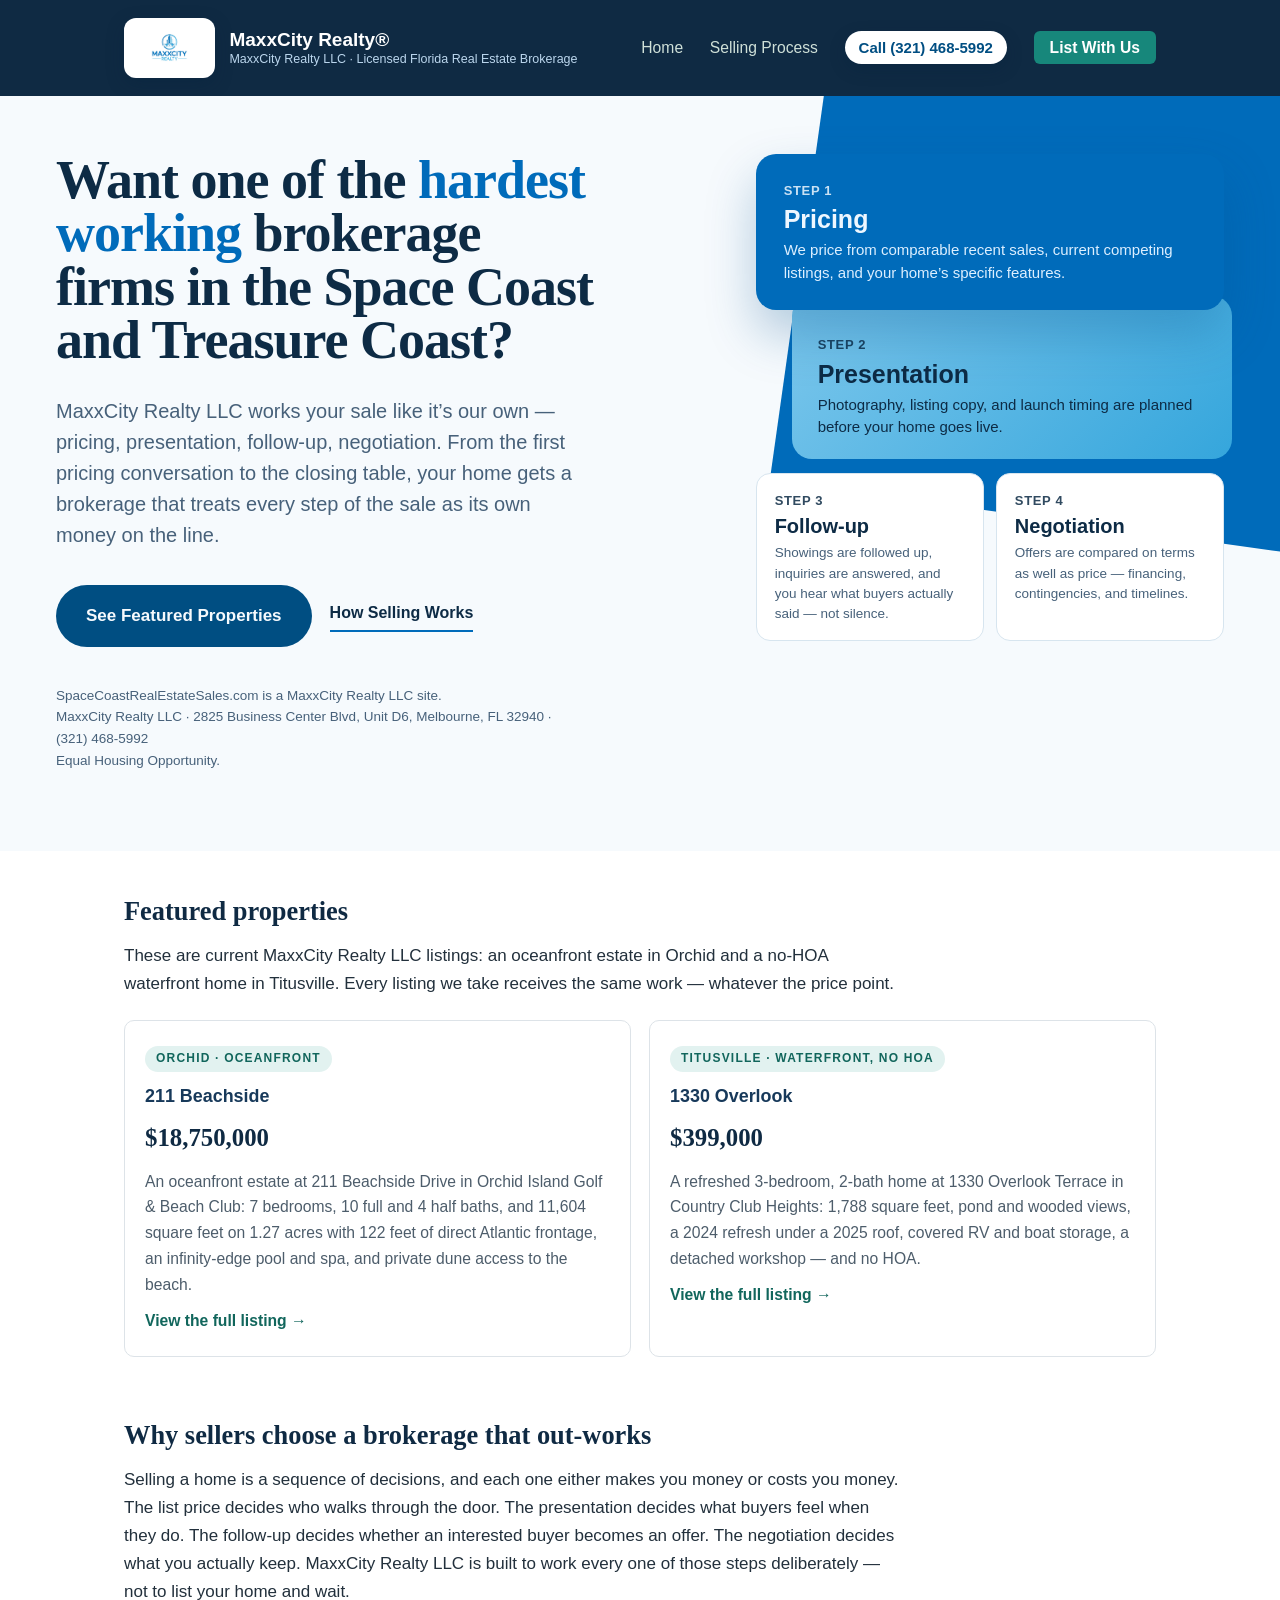
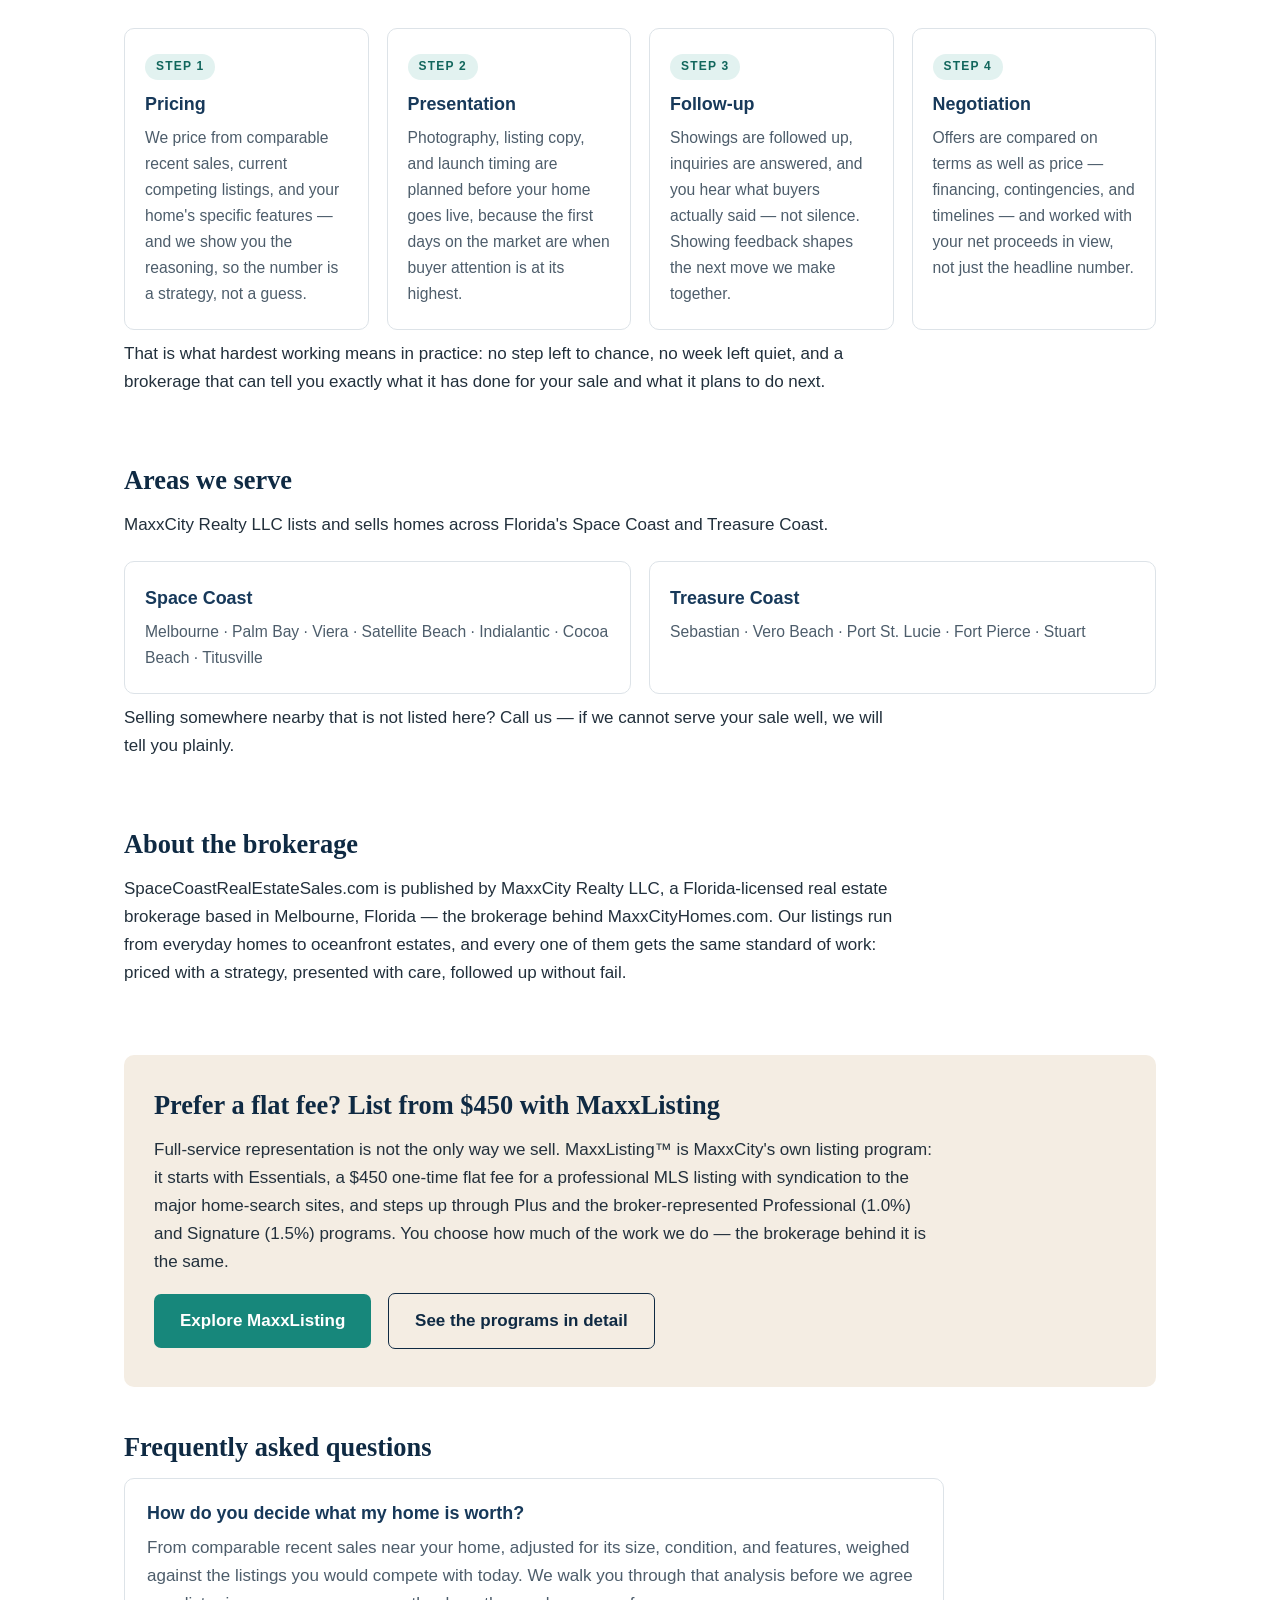
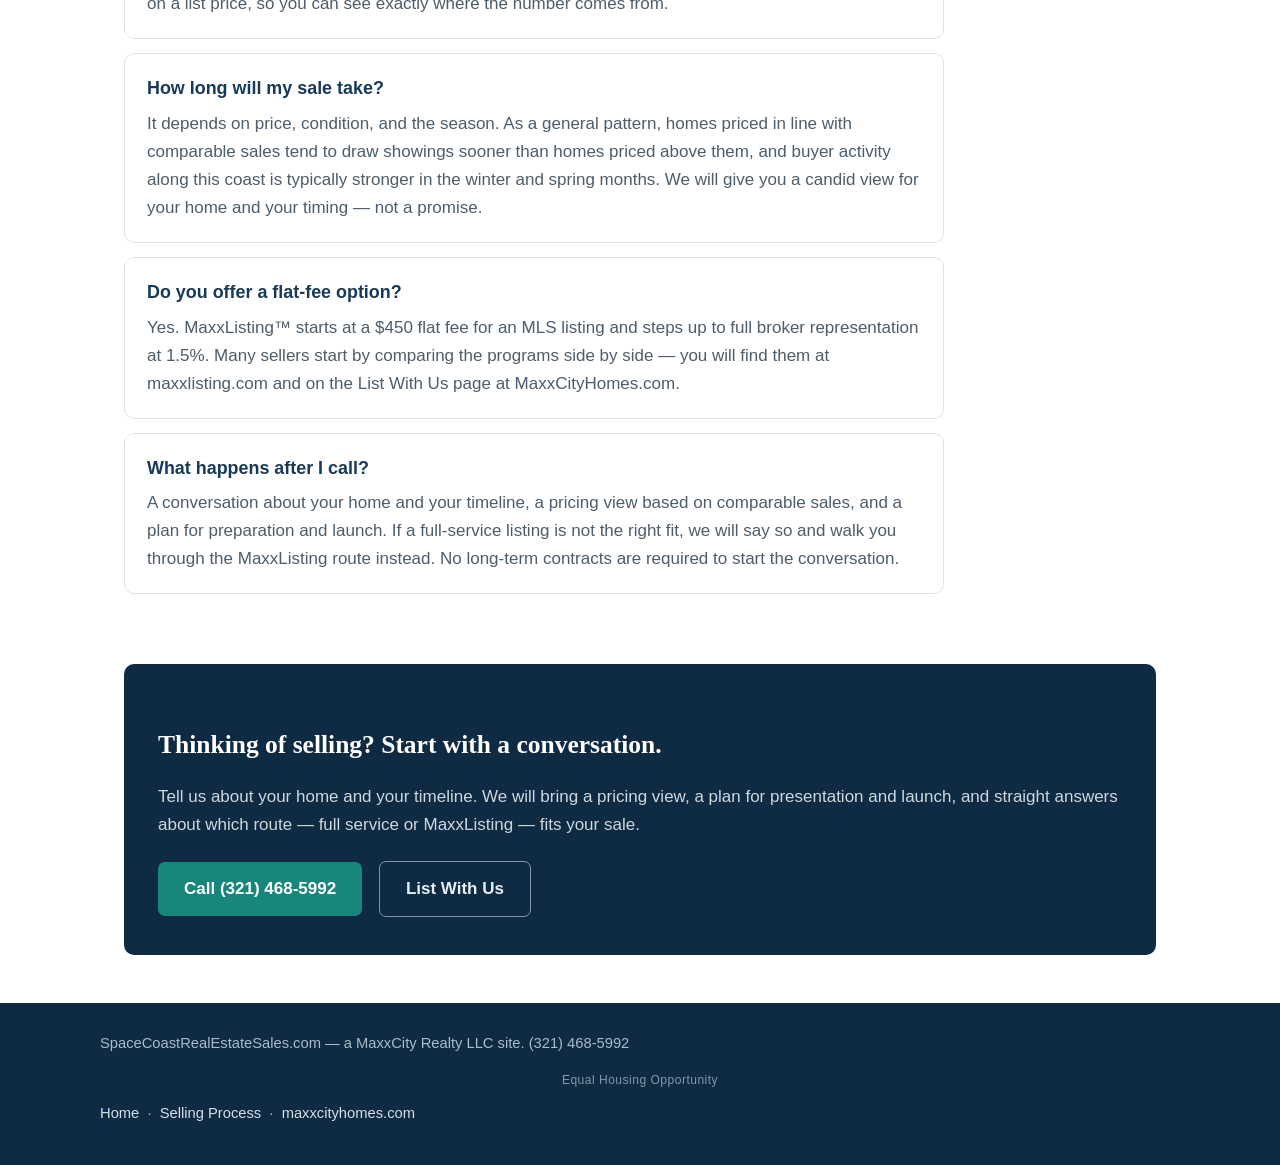
==== commit fea4b191: "Hero refresh: bold hero redesign (approved 2026-11-17)" ====
--- a/index.html
+++ b/index.html
@@ -82,7 +82,7 @@
       <div class="card">
         <span class="step">Step 1</span>
         <h3>Pricing</h3>
-        <p>We price from comparable recent sales near your home, adjusted for its size, condition, and features, weighed against the listings you would compete with today. We walk you through that analysis before we agree on a list price, so you can see exactly where the number comes from.</p>
+        <p>We price from comparable recent sales, current competing listings, and your home's specific features — and we show you the reasoning, so the number is a strategy, not a guess.</p>
       </div>
       <div class="card">
         <span class="step">Step 2</span>
--- a/style.css
+++ b/style.css
@@ -278,3 +278,49 @@
 }
 
 .equal-housing { display: block; width: 100%; text-align: center; margin-top: 6px; font-size: 0.82em; opacity: 0.75; letter-spacing: 0.04em; }
+
+/* ===== MaxxCity brand bar + bold hero (bhc-) — 2026-11-17 rollout, MaxxListing v2 pattern ===== */
+.bhc-brand{display:flex;align-items:center;gap:14px;text-decoration:none}
+.bhc-logoplate{background:#fff;border-radius:12px;padding:6px 12px;display:flex;align-items:center;box-shadow:0 6px 18px rgba(0,30,60,.25)}
+.bhc-logoplate img{height:48px;width:auto;display:block}
+.bhc-brokerage{display:flex;flex-direction:column;line-height:1.25}
+.bhc-bname{color:#fff;font-weight:800;font-size:19px}
+.bhc-blic{color:#bcd7ee;font-size:12.5px}
+.main-nav a.bhc-phone{font-weight:700;font-size:15px;color:#004e82;text-decoration:none;background:#fff;padding:8px 14px;border-radius:999px;white-space:nowrap;box-shadow:0 6px 16px rgba(0,30,60,.25)}
+.bhc{position:relative;background:#f6fafd;color:#0d2b45;overflow:clip;padding:58px 56px 64px}
+.bhc::after{content:"";position:absolute;background:#006bba;width:620px;height:620px;right:-150px;top:-190px;transform:rotate(8deg);z-index:0}
+.bhc-wrap{position:relative;z-index:2;max-width:1360px;margin:0 auto}
+.bhc-grid{display:grid;grid-template-columns:minmax(0,7fr) minmax(0,5fr);gap:44px;align-items:start}
+.bhc-h1{font-weight:800;line-height:.99;letter-spacing:-1px;margin:0;overflow-wrap:break-word;text-wrap:balance;color:#0d2b45}
+.bhc-a{color:#006bba}
+.bhc-lede{margin-top:28px;font-size:20px;line-height:1.55;color:#47617a;max-width:540px}
+.bhc-actions{margin-top:34px;display:flex;gap:18px;align-items:center;flex-wrap:wrap}
+.bhc-btn{display:inline-block;background:#004e82;color:#f6fafd;font-weight:700;font-size:17px;text-decoration:none;padding:17px 30px;border-radius:999px;transition:transform .18s ease}
+.bhc-btn:hover{transform:translateY(-2px);color:#f6fafd}
+.bhc-link2{color:#0d2b45;font-weight:600;font-size:16px;text-decoration:none;border-bottom:2px solid #006bba;padding-bottom:3px}
+.bhc-fine{margin-top:38px;font-size:13.5px;color:#47617a;line-height:1.6;max-width:520px}
+.bhc-stack{position:relative}
+.bhc-block{border-radius:20px;padding:26px 28px;position:relative}
+.bhc-deep{background:#006bba;color:#eef7ff;box-shadow:0 24px 50px rgba(0,80,140,.28);z-index:3}
+.bhc-sky{background:linear-gradient(135deg,#7cc7ec,#35a6dc);color:#0d2b45;margin:-14px -8px 0 36px;z-index:2;padding:38px 26px 20px}
+.bhc-n{font-size:13px;font-weight:700;letter-spacing:.05em;text-transform:uppercase;opacity:.85}
+.bhc-bt{font-size:25px;font-weight:800;margin-top:3px;line-height:1.2}
+.bhc-bd{font-size:15px;line-height:1.5;margin-top:5px}
+.bhc-deep .bhc-bd{color:#dcefff}
+.bhc-cards{display:grid;grid-template-columns:1fr 1fr;gap:12px;margin-top:14px}
+.bhc-card{background:#fff;border:1px solid #d7e5ef;border-radius:14px;padding:16px 18px}
+.bhc-card .bhc-bt{font-size:20px}
+.bhc-card .bhc-bd{font-size:13.5px;color:#47617a}
+.bhc-wide{margin-top:14px}
+.bhc-wide .bhc-bd{font-size:14.5px;color:#47617a;line-height:1.6}
+@media (max-width:900px){
+  .bhc{padding:44px 24px 54px}
+  .bhc-grid{grid-template-columns:1fr}
+  .bhc-h1{font-size:46px !important}
+  .bhc-sky{margin-left:0;margin-right:0}
+  .bhc-brokerage{display:none}
+}
+@media (prefers-reduced-motion: reduce){
+  .bhc-btn{transition:none}
+  .bhc-btn:hover{transform:none}
+}
